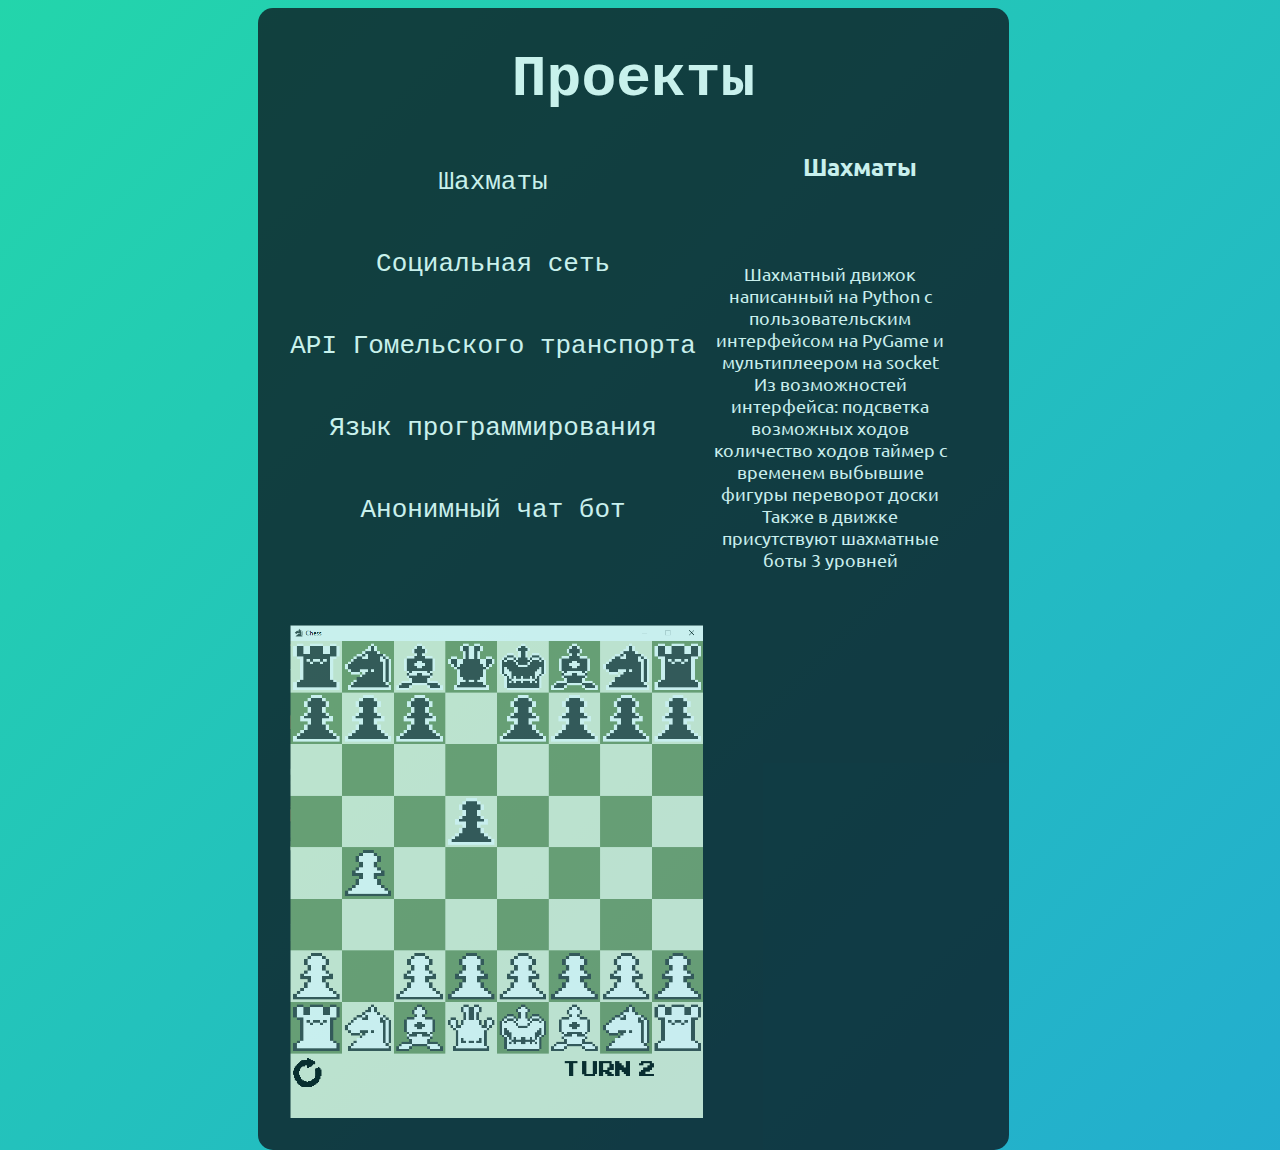
==== projects.html @ 678f07b3 "update" ====
<!DOCTYPE html>
<html lang="en">
<head>
    <meta charset="UTF-8">
    <meta http-equiv="X-UA-Compatible" content="IE=edge">
    <meta name="viewport" content="width=device-width, initial-scale=1.0">
    <link rel="stylesheet" href="style/style.css">
    <link rel="stylesheet" href="style/style_projects.css">
    <title>Проекты</title>
</head>
<body>
    <div class="container">
        <h1>Проекты</h1>

        <nav id="nav__">
        </nav>

        <main>
            <h2 id="project_label">Шахматы</h2>
            <div class="row">
                <img src="images/projects/chess.png" alt="" id="project_image">
                <p id="description">Шахматный движок написанный на Python с пользовательским интерфейсом на PyGame и мультиплеером на socket

                    Из возможностей интерфейса:
                    
                    подсветка возможных ходов
                    количество ходов
                    таймер с временем
                    выбывшие фигуры
                    переворот доски
                    Также в движке присутствуют шахматные боты 3 уровней</p>
            </div>
        </main>
    </div>
    <script src="scripts/script_projects.js"></script>
</body>
</html>
---- style/style.css ----
@import url('https://fonts.googleapis.com/css2?family=Open+Sans:wght@600&family=Tinos&family=Ubuntu+Mono&family=Ubuntu:wght@300&display=swap');
@import url('https://fonts.googleapis.com/css2?family=Ubuntu:wght@300&display=swap');


html, body {
    width: 99%;
    height: 98%;
    font-family: 'Ubuntu', sans-serif;
    display: flex;
}

body {
    background: linear-gradient(-45deg, #ee7752, #e73c7e, #23a6d5, #23d5ab);
    background-size: 400% 400%;
    animation: gradient 15s ease infinite;
}
  
@keyframes gradient {
    0% {
        background-position: 0% 50%;
    }
    50% {
        background-position: 100% 50%;
    }
    100% {
        background-position: 0% 50%;
    }
}

h1 {
    font-family: 'Ubuntu Mono', monospace;
}

.container {
    text-align: center;
    width: 60%;
    margin: auto;
}

.container > h1 {
    font-size: 58px;
}

b {
    font-family: 'Ubuntu Mono', monospace;
    font-size: 28px;
}

.black {
    color: white;
    background-color: black;
    padding: 0px;
}

.label {
    justify-content: baseline;
    font-size: 20px;
    font-family: 'Ubuntu Mono', monospace;
    color: white;
    text-shadow: 2px 2px 2px black;
    padding: 10px;
    margin: 5px;
}

.row {
    display: inline-flex;
    align-items: baseline;
}

@media (max-width: 900px) {
    .row {
        display: grid;
    }
    #icon {
        width: 32px;
        height: 32px;
        padding: 10px;
    }
    .container > h1 {
        font-size: 36px;
    }

}

#social {
    background-color: black;
    color: white;
    padding: 3px;
}

#icon {
    width: 64px;
    height: 64px;
    padding: 20px;
}

#projects {
    background-color: white;
    padding-top: 5px;
    padding-bottom: 5px;
    padding: 1px;
}

.link {
    text-decoration: none;
    color: black;
}
---- style/style_projects.css ----
.container {
    text-align: center;
    width: 60%;
    margin: auto;
    border: 5px;
    border-radius: 15px;
    background-color: #0B1119;
    color: white;
    opacity: 0.75;
    min-height: 60%;
}

nav {
    display: grid;
    float: left;
    margin-left: 1em;
    padding: 1em;
}

span {
    font-family: 'Ubuntu Mono', monospace;
    font-size: 26px;
}

.project_tab {
    margin-bottom: 2em;
}

#project_image {
    width: 55%;
    height: 55%;
    margin-right: 2em;
    padding: 2em;
    float: left;
}

@media (max-width: 900px) {
    .container {
        width: 100%;
    }
    #project_image {
        width: 75%;
        height: 75%;
    }
}

p {
    font-size: 18px;
}

.row {
    display: inline;
    vertical-align: baseline;
}

#description {
    padding: 60px;
}
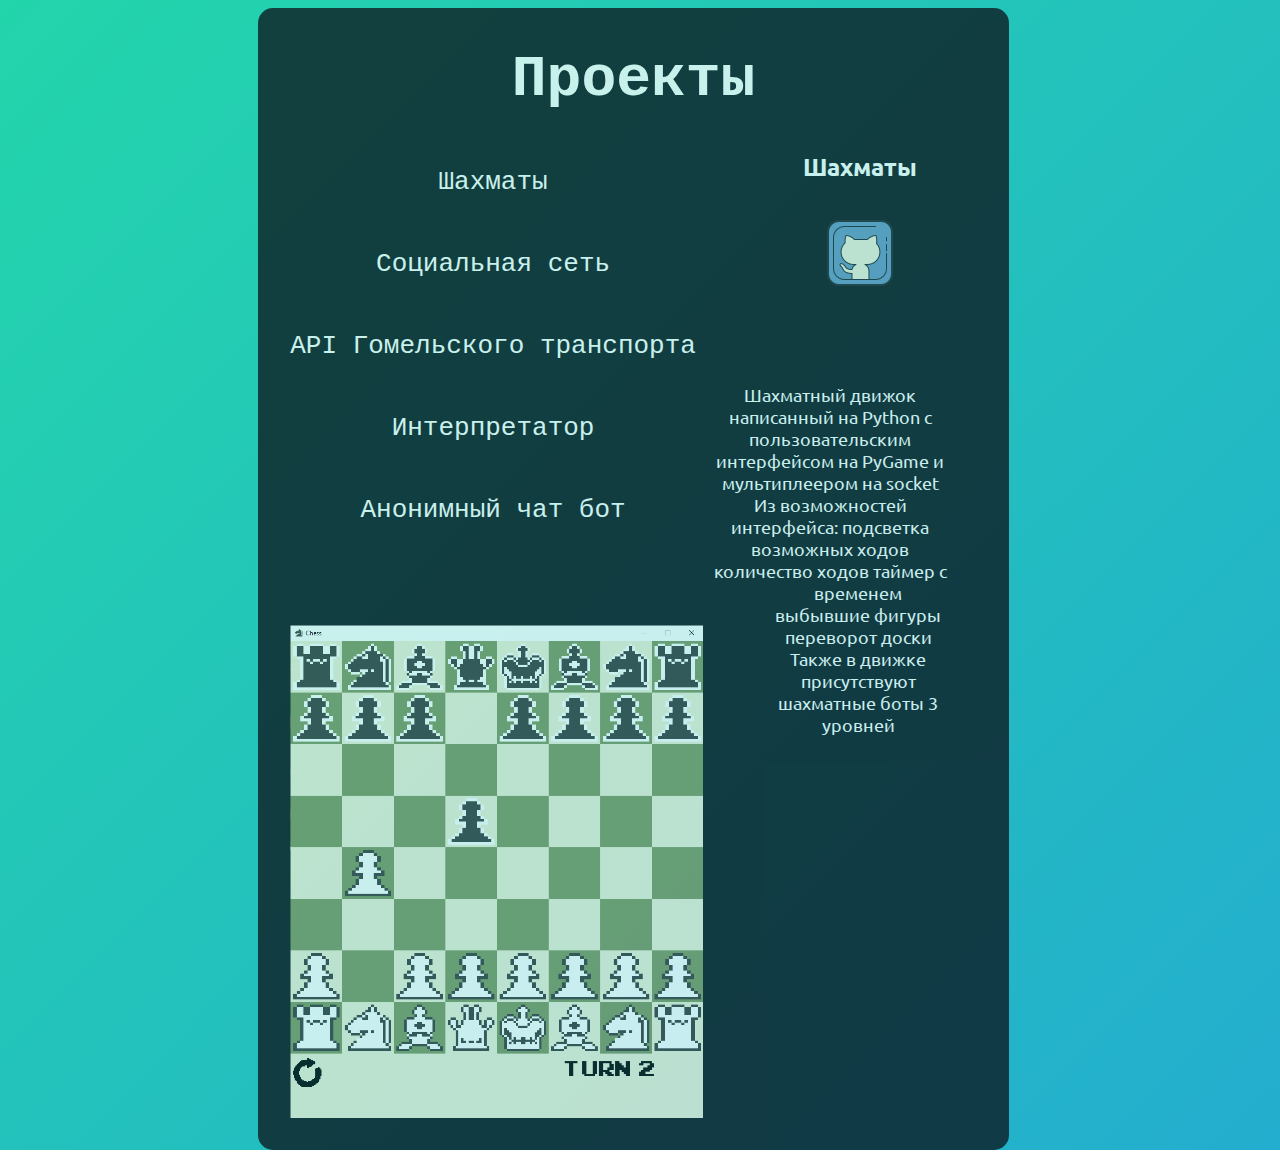
==== commit e48f9ef6: "update" ====
--- a/projects.html
+++ b/projects.html
@@ -17,6 +17,7 @@
 
         <main>
             <h2 id="project_label">Шахматы</h2>
+            <a href="https://github.com/dop3file/chess" id="git_link"><img src="images/github2.png" alt="" id="git_icon"></a>
             <div class="row">
                 <img src="images/projects/chess.png" alt="" id="project_image">
                 <p id="description">Шахматный движок написанный на Python с пользовательским интерфейсом на PyGame и мультиплеером на socket
--- a/style/style_projects.css
+++ b/style/style_projects.css
@@ -20,6 +20,7 @@
 span {
     font-family: 'Ubuntu Mono', monospace;
     font-size: 26px;
+    cursor: pointer;
 }
 
 .project_tab {
@@ -57,4 +58,11 @@
     padding: 60px;
 }
 
+#git_icon {
+    width: 100px;
+    height: 100px;
+    padding-bottom: 0px;
+    margin-bottom: 0px;
+}
 
+
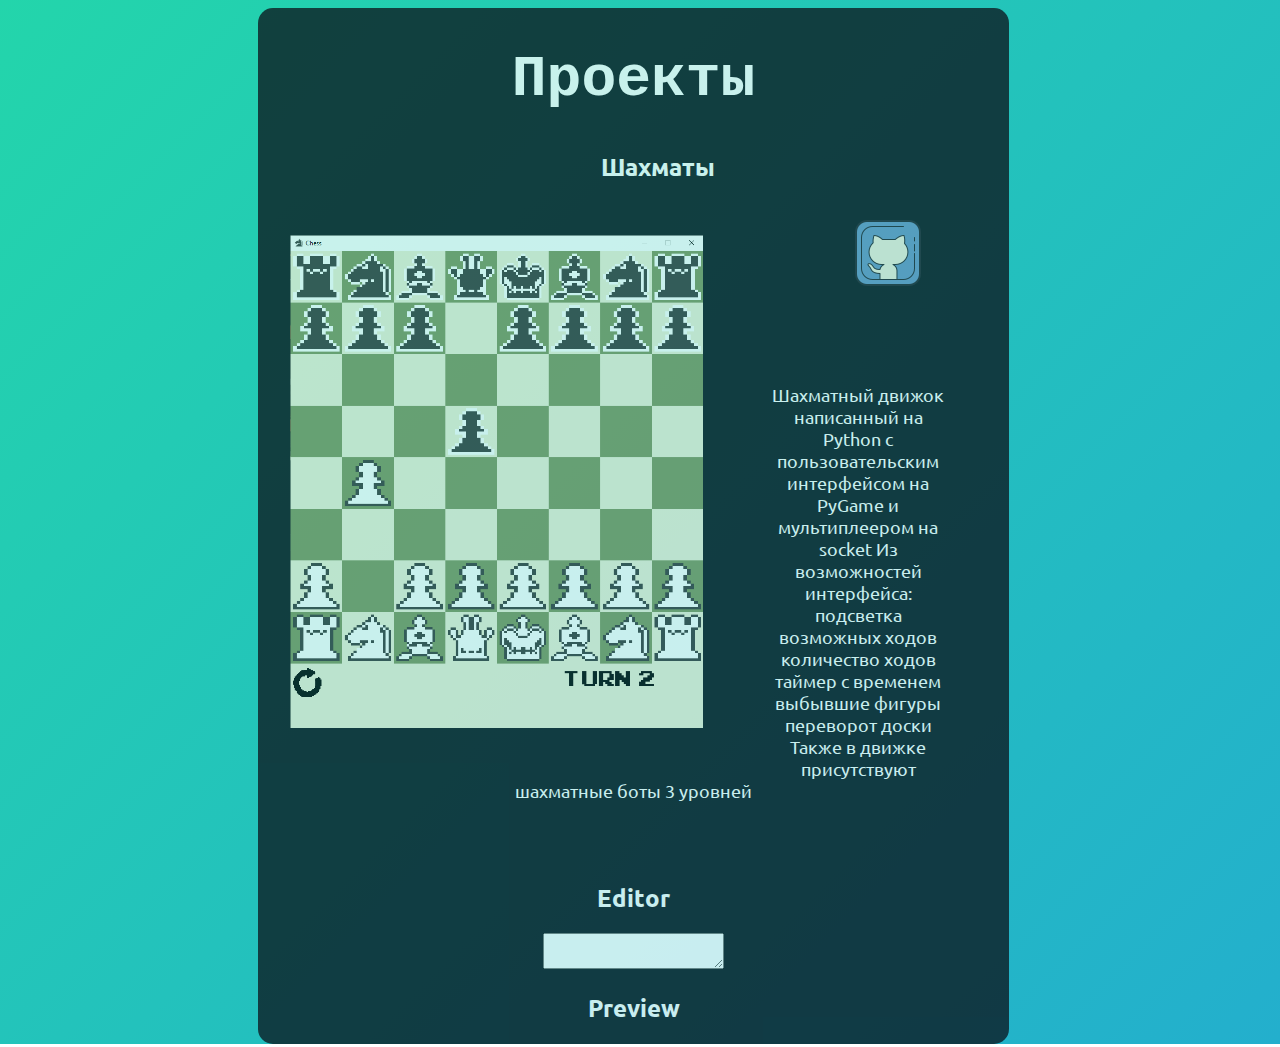
==== commit db2c412b: "hot fix" ====
--- a/projects.html
+++ b/projects.html
@@ -11,7 +11,7 @@
 <body>
     <div class="container">
         <h1>Проекты</h1>
-
+        
         <nav id="nav__">
         </nav>
 
@@ -31,6 +31,11 @@
                     переворот доски
                     Также в движке присутствуют шахматные боты 3 уровней</p>
             </div>
+            <h2>Editor</h2>
+            <textarea id="editor" data-preview="#preview"></textarea>
+
+            <h2>Preview</h2>
+            <div id="preview"></div>
         </main>
     </div>
     <script src="scripts/script_projects.js"></script>
--- a/style/style.css
+++ b/style/style.css
@@ -33,7 +33,7 @@
 
 .container {
     text-align: center;
-    width: 60%;
+    width: 100%;
     margin: auto;
 }
 
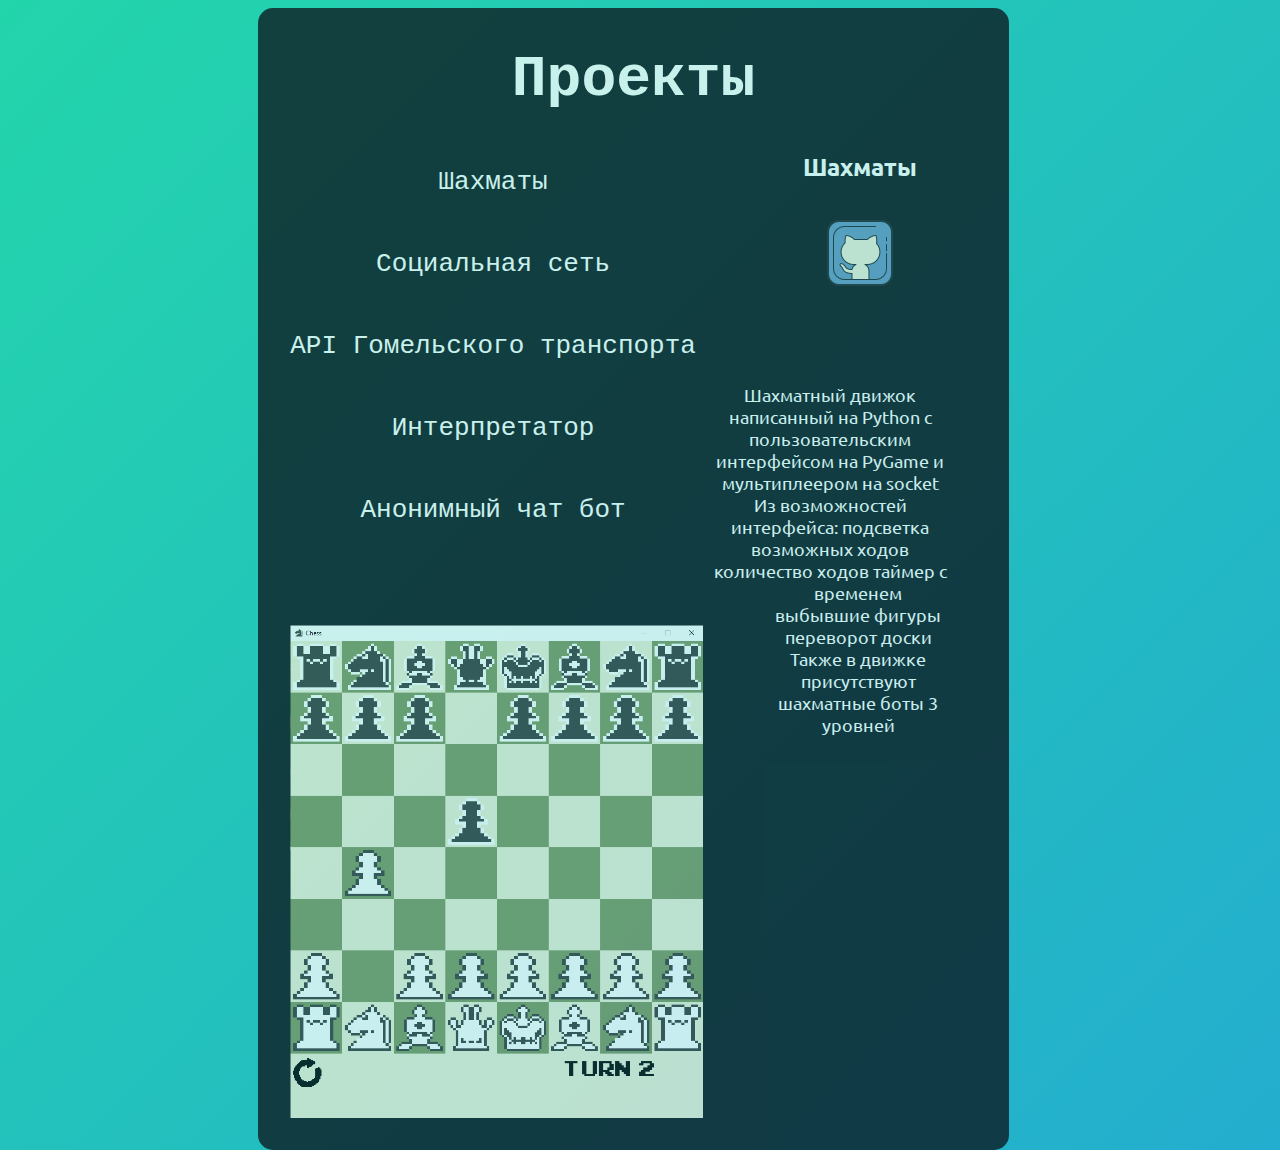
==== commit e307f76b: "hot fix" ====
--- a/projects.html
+++ b/projects.html
@@ -31,13 +31,8 @@
                     переворот доски
                     Также в движке присутствуют шахматные боты 3 уровней</p>
             </div>
-            <h2>Editor</h2>
-            <textarea id="editor" data-preview="#preview"></textarea>
-
-            <h2>Preview</h2>
-            <div id="preview"></div>
         </main>
     </div>
-    <script src="scripts/script_projects.js"></script>
+    <script src="script/script_projects.js"></script>
 </body>
 </html>--- a/style/style.css
+++ b/style/style.css
@@ -67,7 +67,7 @@
     align-items: baseline;
 }
 
-@media (max-width: 900px) {
+@media (max-width: 1000px) {
     .row {
         display: grid;
     }
